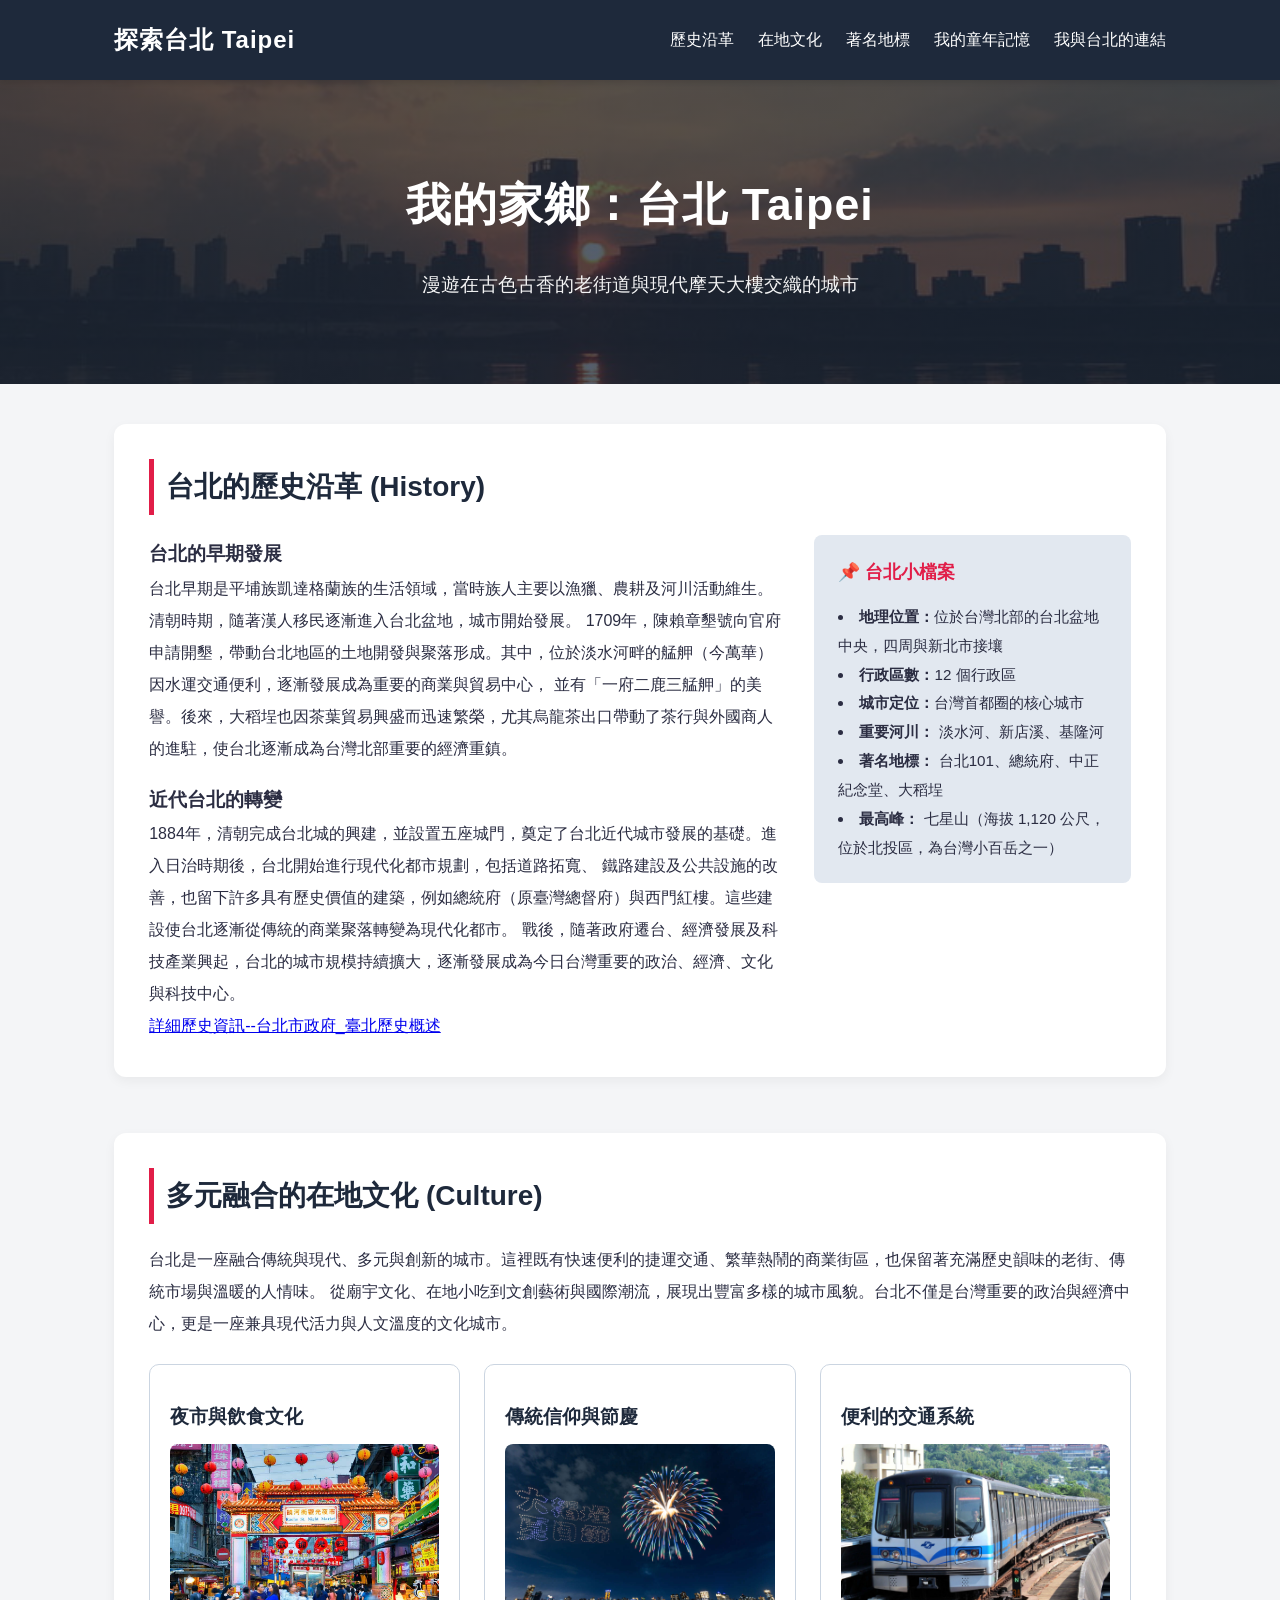
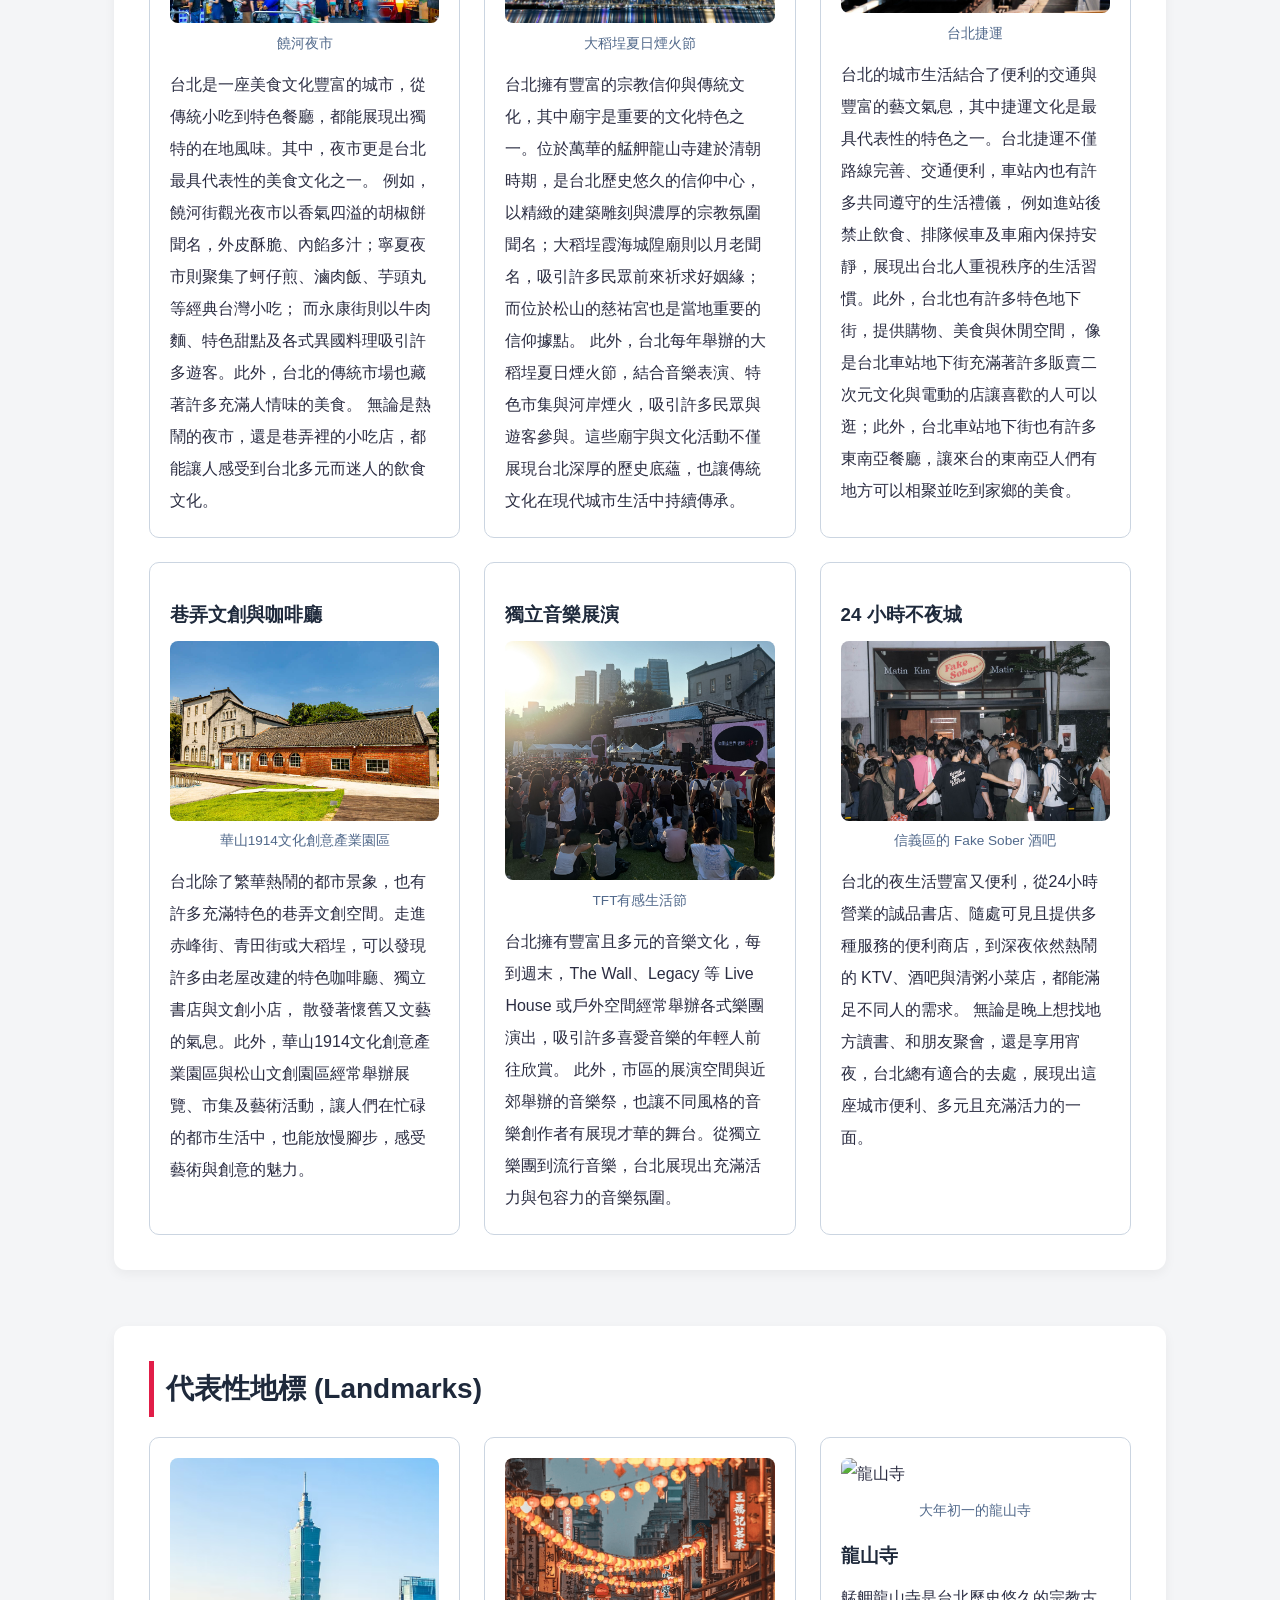
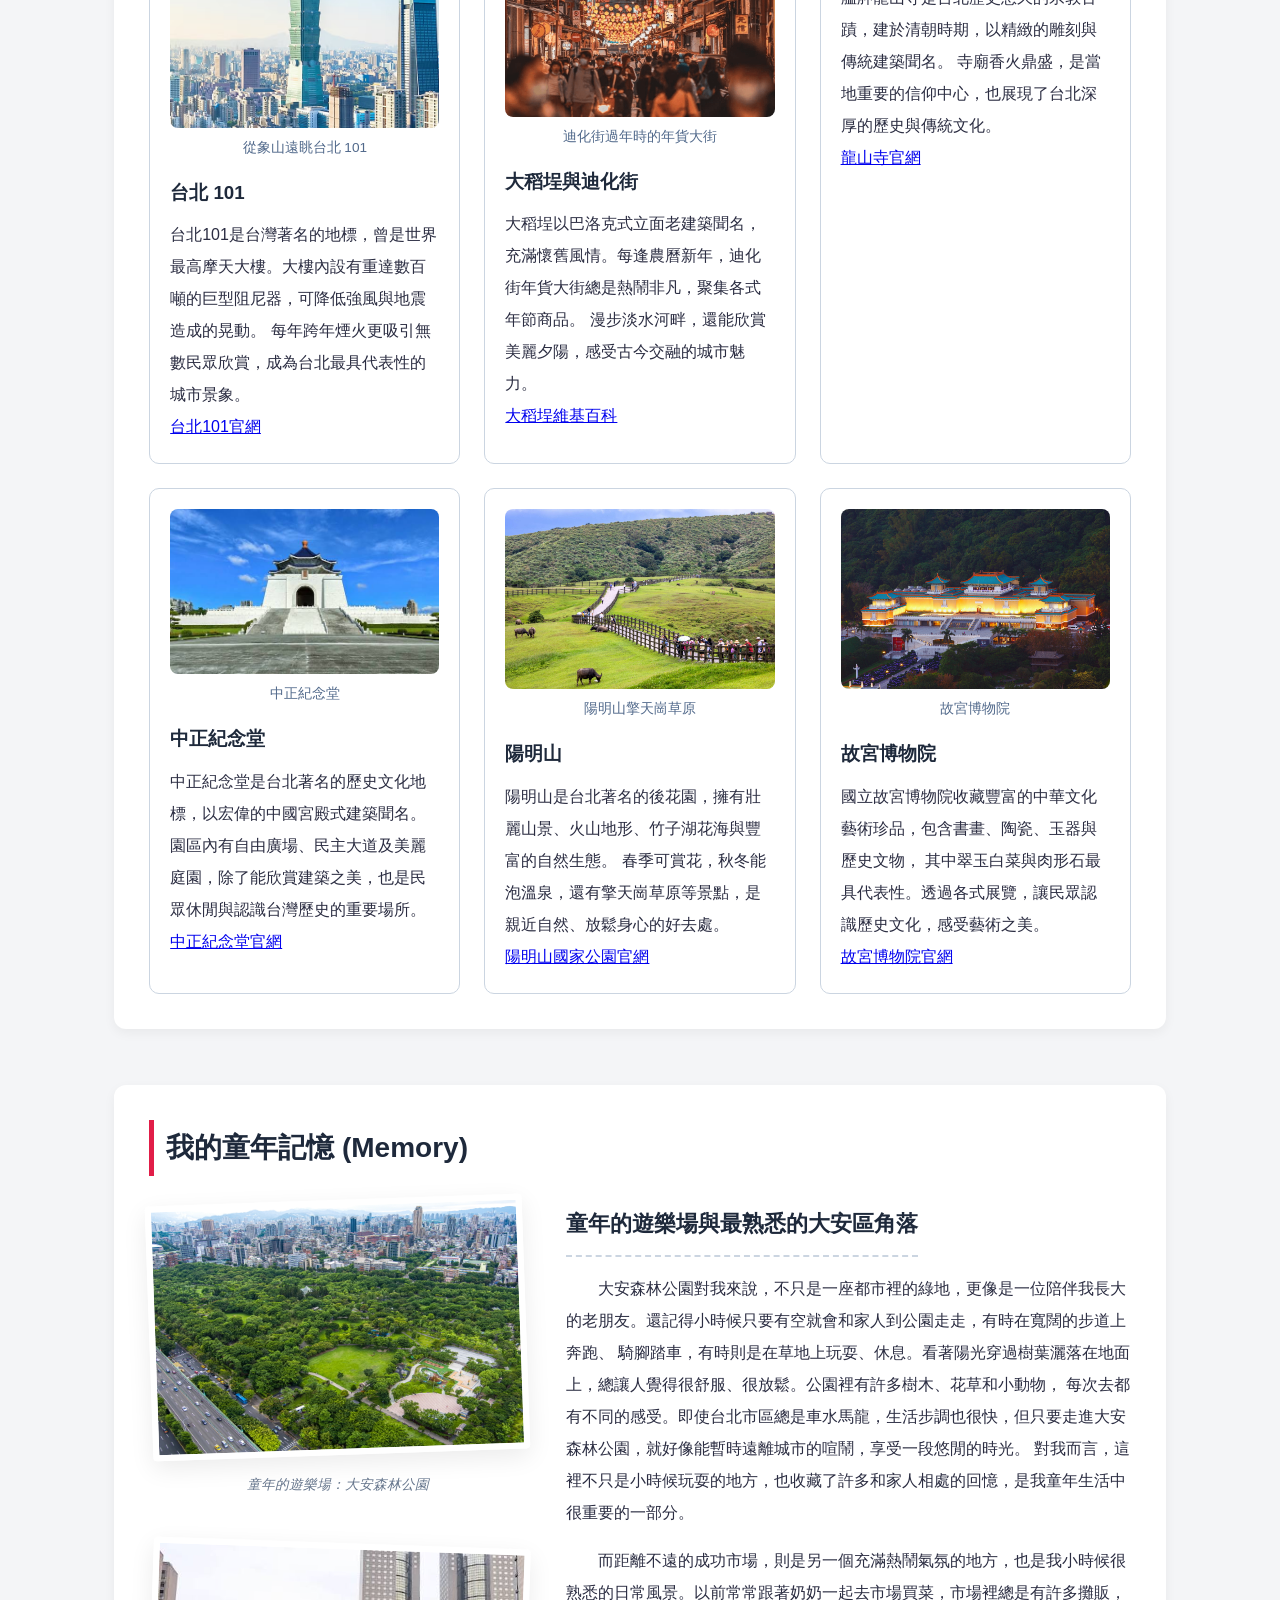
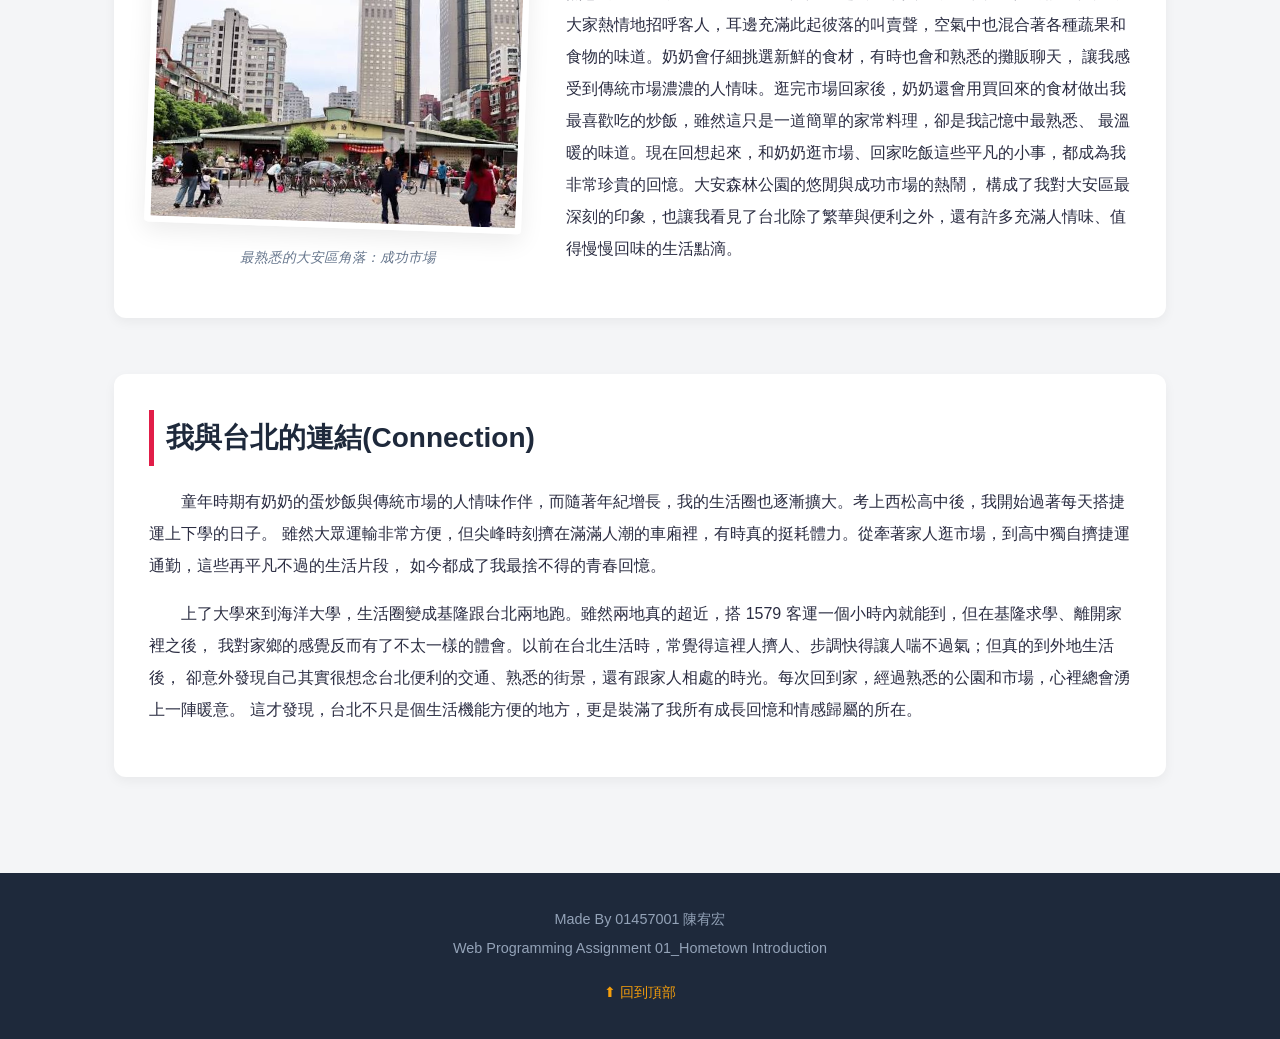
==== index.html @ 25f7f984 "Rename 01457001_Assignment_01.html to index.html" ====
<!DOCTYPE html>
<html>
	<head>
		<meta charset="UTF-8">
		<!-- 讓網頁在電腦與手機螢幕上能正確縮放 -->
		<meta name="viewport" content="width=device-width, initial-scale=1.0">
		<title>台北 Taipei-我的家鄉 | Hometown Introduction_01457001陳宥宏</title>
		<link rel="icon" href="cute.ico" type="image/x-icon" />
		<link rel="stylesheet" href="01457001_hometown.css">
	</head>

	<body>
		<!-- === 頁首與導覽列 === -->
		<header>
			<div class="navbar-container">
				<div class="site-title">探索台北 Taipei</div>
				<nav aria-label="主要導覽列">
					<ul>
						<li><a href="#history">歷史沿革</a></li>
						<li><a href="#culture">在地文化</a></li>
						<li><a href="#landmarks">著名地標</a></li>
						<li><a href="#memories">我的童年記憶</a></li>
						<li><a href="#connection">我與台北的連結</a></li>
					</ul>
				</nav>
			</div>
		</header>

		<!-- === 主視覺banner === -->
		<div class="hero" role="banner">
			<h1>我的家鄉：台北 Taipei</h1>
			<p>漫遊在古色古香的老街道與現代摩天大樓交織的城市</p>
		</div>

		<!-- === <main> === -->
		<main>
			<!-- 歷史沿革 -->
			<section id="history">
				<h2>台北的歷史沿革 (History)</h2>
				<div class="two-column">
					<div>
						<h3>台北的早期發展</h3>
						<p class="text-paragraph">
							台北早期是平埔族凱達格蘭族的生活領域，當時族人主要以漁獵、農耕及河川活動維生。清朝時期，隨著漢人移民逐漸進入台北盆地，城市開始發展。
							1709年，陳賴章墾號向官府申請開墾，帶動台北地區的土地開發與聚落形成。其中，位於淡水河畔的艋舺（今萬華）因水運交通便利，逐漸發展成為重要的商業與貿易中心，
							並有「一府二鹿三艋舺」的美譽。後來，大稻埕也因茶葉貿易興盛而迅速繁榮，尤其烏龍茶出口帶動了茶行與外國商人的進駐，使台北逐漸成為台灣北部重要的經濟重鎮。
						</p>
						<h3>近代台北的轉變</h3>
						<p>
							1884年，清朝完成台北城的興建，並設置五座城門，奠定了台北近代城市發展的基礎。進入日治時期後，台北開始進行現代化都市規劃，包括道路拓寬、
							鐵路建設及公共設施的改善，也留下許多具有歷史價值的建築，例如總統府（原臺灣總督府）與西門紅樓。這些建設使台北逐漸從傳統的商業聚落轉變為現代化都市。
							戰後，隨著政府遷台、經濟發展及科技產業興起，台北的城市規模持續擴大，逐漸發展成為今日台灣重要的政治、經濟、文化與科技中心。
						</p>
						<p><a href="https://www.gov.taipei/cp.aspx?n=14D2637CBC4AAEC2" target="_blank">詳細歷史資訊--台北市政府_臺北歷史概述</a></p>
					</div>

					<!-- 台北補充介紹 -->
					<aside>
						<h3>📌 台北小檔案</h3>
						<ul class="info-list">
							<li><strong>地理位置：</strong>位於台灣北部的台北盆地中央，四周與新北市接壤</li>
							<li><strong>行政區數：</strong>12 個行政區</li>
							<li><strong>城市定位：</strong>台灣首都圈的核心城市</li>
							<li><strong>重要河川：</strong> 淡水河、新店溪、基隆河</li>
							<li><strong>著名地標：</strong> 台北101、總統府、中正紀念堂、大稻埕</li>
							<li><strong>最高峰：</strong> 七星山（海拔 1,120 公尺，位於北投區，為台灣小百岳之一）</li>
						</ul>
					</aside>
				</div>
			</section>

			<!-- 在地文化 -->
			<section id="culture">
				<h2>多元融合的在地文化 (Culture)</h2>
				<p class="section-intro">
					台北是一座融合傳統與現代、多元與創新的城市。這裡既有快速便利的捷運交通、繁華熱鬧的商業街區，也保留著充滿歷史韻味的老街、傳統市場與溫暖的人情味。
					從廟宇文化、在地小吃到文創藝術與國際潮流，展現出豐富多樣的城市風貌。台北不僅是台灣重要的政治與經濟中心，更是一座兼具現代活力與人文溫度的文化城市。
				</p>

				<div class="card-grid">
					<!-- 文化 1 -->
					<article class="card">
						<h3>夜市與飲食文化</h3>
						<!-- 饒河照片 -->
						<figure>
							<img src="nightmarket.jpg" alt="饒河夜市">
							<figcaption>饒河夜市</figcaption>
						</figure>
						<p>
							台北是一座美食文化豐富的城市，從傳統小吃到特色餐廳，都能展現出獨特的在地風味。其中，夜市更是台北最具代表性的美食文化之一。
							例如，饒河街觀光夜市以香氣四溢的胡椒餅聞名，外皮酥脆、內餡多汁；寧夏夜市則聚集了蚵仔煎、滷肉飯、芋頭丸等經典台灣小吃；
							而永康街則以牛肉麵、特色甜點及各式異國料理吸引許多遊客。此外，台北的傳統市場也藏著許多充滿人情味的美食。
							無論是熱鬧的夜市，還是巷弄裡的小吃店，都能讓人感受到台北多元而迷人的飲食文化。
						</p>
					</article>

					<!-- 文化 2 -->
					<article class="card">
						<h3>傳統信仰與節慶</h3>
						<!-- 大稻埕照片 -->
						<figure>
							<img src="firework.jpg" alt="台北101" >
							<figcaption>大稻埕夏日煙火節</figcaption>
						</figure>
						<p>
							台北擁有豐富的宗教信仰與傳統文化，其中廟宇是重要的文化特色之一。位於萬華的艋舺龍山寺建於清朝時期，是台北歷史悠久的信仰中心，
							以精緻的建築雕刻與濃厚的宗教氛圍聞名；大稻埕霞海城隍廟則以月老聞名，吸引許多民眾前來祈求好姻緣；而位於松山的慈祐宮也是當地重要的信仰據點。
							此外，台北每年舉辦的大稻埕夏日煙火節，結合音樂表演、特色市集與河岸煙火，吸引許多民眾與遊客參與。這些廟宇與文化活動不僅展現台北深厚的歷史底蘊，也讓傳統文化在現代城市生活中持續傳承。
						</p>
					</article>

					<!-- 文化 3 -->
					<article class="card">
						<h3>便利的交通系統</h3>
						<!-- 北捷照片 -->
						<figure>
							<img src="metro.jpg" alt="台北101" >
							<figcaption>台北捷運</figcaption>
						</figure>
						<p>
							台北的城市生活結合了便利的交通與豐富的藝文氣息，其中捷運文化是最具代表性的特色之一。台北捷運不僅路線完善、交通便利，車站內也有許多共同遵守的生活禮儀，
							例如進站後禁止飲食、排隊候車及車廂內保持安靜，展現出台北人重視秩序的生活習慣。此外，台北也有許多特色地下街，提供購物、美食與休閒空間，
							像是台北車站地下街充滿著許多販賣二次元文化與電動的店讓喜歡的人可以逛；此外，台北車站地下街也有許多東南亞餐廳，讓來台的東南亞人們有地方可以相聚並吃到家鄉的美食。
						</p>
					</article>

					<!-- 文化 4 -->
					<article class="card">
						<h3>巷弄文創與咖啡廳</h3>
						<!-- 華山照片 -->
						<figure>
							<img src="Huashan.jpg" alt="台北101" >
							<figcaption>華山1914文化創意產業園區</figcaption>
						</figure>
						<p>
							台北除了繁華熱鬧的都市景象，也有許多充滿特色的巷弄文創空間。走進赤峰街、青田街或大稻埕，可以發現許多由老屋改建的特色咖啡廳、獨立書店與文創小店，
							散發著懷舊又文藝的氣息。此外，華山1914文化創意產業園區與松山文創園區經常舉辦展覽、市集及藝術活動，讓人們在忙碌的都市生活中，也能放慢腳步，感受藝術與創意的魅力。
						</p>
					</article>

					<!-- 文化 5 -->
					<article class="card">
						<h3>獨立音樂展演</h3>
						<!-- TFT照片 -->
						<figure>
							<img src="TFT.jpeg" alt="台北101" >
							<figcaption>TFT有感生活節</figcaption>
						</figure>
						<p>
							台北擁有豐富且多元的音樂文化，每到週末，The Wall、Legacy 等 Live House 或戶外空間經常舉辦各式樂團演出，吸引許多喜愛音樂的年輕人前往欣賞。
							此外，市區的展演空間與近郊舉辦的音樂祭，也讓不同風格的音樂創作者有展現才華的舞台。從獨立樂團到流行音樂，台北展現出充滿活力與包容力的音樂氛圍。
						</p>		
					</article>

					<!-- 文化 6 -->
					<article class="card">
						<h3>24 小時不夜城</h3>
						<!-- Sober照片 -->
						<figure>
							<img src="sober.jpg" alt="台北101" >
							<figcaption>信義區的 Fake Sober 酒吧</figcaption>
						</figure>
  						<p>
							台北的夜生活豐富又便利，從24小時營業的誠品書店、隨處可見且提供多種服務的便利商店，到深夜依然熱鬧的 KTV、酒吧與清粥小菜店，都能滿足不同人的需求。
							無論是晚上想找地方讀書、和朋友聚會，還是享用宵夜，台北總有適合的去處，展現出這座城市便利、多元且充滿活力的一面。
						</p>
					</article>
				</div>
			</section>

			<!-- 著名地標 -->
			<section id="landmarks">
				<h2>代表性地標 (Landmarks)</h2>
				<div class="card-grid">

					<!-- 地標 1 -->
					<article class="card">
						<!-- 101照片 -->
						<figure>
							<img src="taipei101.jpg" alt="台北101" >
							<figcaption>從象山遠眺台北 101</figcaption>
						</figure>
						<h3><strong>台北 101</strong></h3>
						<p>
							台北101是台灣著名的地標，曾是世界最高摩天大樓。大樓內設有重達數百噸的巨型阻尼器，可降低強風與地震造成的晃動。
							每年跨年煙火更吸引無數民眾欣賞，成為台北最具代表性的城市景象。
						</p>
						<p><a href="https://www.taipei-101.com.tw/tw/" target="_blank">台北101官網</a></p>
					</article>

					<!-- 地標 2 -->
					<article class="card">
						<!-- 迪化街照片 -->
						<figure>
							<img src="landmark2.png" alt="迪化街">
							<figcaption>迪化街過年時的年貨大街</figcaption>
						</figure>
						<h3><strong>大稻埕與迪化街</strong></h3>
						<p>
							大稻埕以巴洛克式立面老建築聞名，充滿懷舊風情。每逢農曆新年，迪化街年貨大街總是熱鬧非凡，聚集各式年節商品。
							漫步淡水河畔，還能欣賞美麗夕陽，感受古今交融的城市魅力。
						</p>
						<p><a href="https://zh.wikipedia.org/zh-tw/%E5%A4%A7%E7%A8%BB%E5%9F%95" target="_blank">大稻埕維基百科</a></p>
					</article>

					<!-- 地標 3 -->
					 <article class="card">
						<!-- 龍山寺照片 -->
						<figure>
							<img src="temple.JPG" alt="龍山寺">
							<figcaption>大年初一的龍山寺</figcaption>
						</figure>
						<h3><strong>龍山寺</strong></h3>
						<p>
							艋舺龍山寺是台北歷史悠久的宗教古蹟，建於清朝時期，以精緻的雕刻與傳統建築聞名。
							寺廟香火鼎盛，是當地重要的信仰中心，也展現了台北深厚的歷史與傳統文化。
						</p>
						<p><a href="https://www.lungshan.org.tw/tw/" target="_blank">龍山寺官網</a></p>
					</article>

					<!-- 地標 4 -->
					<article class="card">
						<!-- 中正紀念堂照片 -->
						<figure>
							<img src="memoral_hall.jpg" alt="中正紀念堂">
							<figcaption>中正紀念堂</figcaption>
						</figure>
						<h3><strong>中正紀念堂</strong></h3>
						<p>
							中正紀念堂是台北著名的歷史文化地標，以宏偉的中國宮殿式建築聞名。
							園區內有自由廣場、民主大道及美麗庭園，除了能欣賞建築之美，也是民眾休閒與認識台灣歷史的重要場所。
						</p>
						<p><a href="https://www.cksmh.gov.tw/" target="_blank">中正紀念堂官網</a></p>
					</article>

					<!-- 地標 5 -->
					<article class="card">
						<!-- 陽明山照片 -->
						<figure>
							<img src="mountain.jpg" alt="陽明山">
							<figcaption>陽明山擎天崗草原</figcaption>
						</figure>
						<h3><strong>陽明山</strong></h3>
						<p>
							陽明山是台北著名的後花園，擁有壯麗山景、火山地形、竹子湖花海與豐富的自然生態。
							春季可賞花，秋冬能泡溫泉，還有擎天崗草原等景點，是親近自然、放鬆身心的好去處。
						</p>
						<p><a href="https://www.ymsnp.gov.tw/ch" target="_blank">陽明山國家公園官網</a></p>
					</article>

					<!-- 地標 6 -->
					<article class="card">
						<!-- 故宮照片 -->
						<figure>
							<img src="museum.jpg" alt="故宮博物院">
							<figcaption>故宮博物院</figcaption>
						</figure>
						<h3><strong>故宮博物院</strong></h3>
						<p>
							國立故宮博物院收藏豐富的中華文化藝術珍品，包含書畫、陶瓷、玉器與歷史文物，
							其中翠玉白菜與肉形石最具代表性。透過各式展覽，讓民眾認識歷史文化，感受藝術之美。
						</p>
						<p><a href="https://www.npm.gov.tw/" target="_blank">故宮博物院官網</a></p>
					</article>

				</div>
			</section>

			<!-- 我的童年記憶 -->
			<section id="memories">
				<h2>我的童年記憶 (Memory)</h2>
				<div class="memory-container">
					<div class="photo-gallery">
						<!-- 安森照片 -->
						<figure class="memory-photo">
							<img src="DaanPark.jpg" alt="大安森林公園" />
							<figcaption>童年的遊樂場：大安森林公園</figcaption>
						</figure>
						<!-- 成功市場照片 -->
						<figure class="memory-photo photo-right">
							<img src="market.jpg" alt="成功市場" />
							<figcaption>最熟悉的大安區角落：成功市場</figcaption>
						</figure>
					</div>

					<div class="memory-content">
						<h3>童年的遊樂場與最熟悉的大安區角落</h3>
						<p class="text-paragraph">
							　　大安森林公園對我來說，不只是一座都市裡的綠地，更像是一位陪伴我長大的老朋友。還記得小時候只要有空就會和家人到公園走走，有時在寬闊的步道上奔跑、
							騎腳踏車，有時則是在草地上玩耍、休息。看著陽光穿過樹葉灑落在地面上，總讓人覺得很舒服、很放鬆。公園裡有許多樹木、花草和小動物，
							每次去都有不同的感受。即使台北市區總是車水馬龍，生活步調也很快，但只要走進大安森林公園，就好像能暫時遠離城市的喧鬧，享受一段悠閒的時光。
							對我而言，這裡不只是小時候玩耍的地方，也收藏了許多和家人相處的回憶，是我童年生活中很重要的一部分。
						</p>
						<p class="text-paragraph">
							　　而距離不遠的成功市場，則是另一個充滿熱鬧氣氛的地方，也是我小時候很熟悉的日常風景。以前常常跟著奶奶一起去市場買菜，市場裡總是有許多攤販，
							大家熱情地招呼客人，耳邊充滿此起彼落的叫賣聲，空氣中也混合著各種蔬果和食物的味道。奶奶會仔細挑選新鮮的食材，有時也會和熟悉的攤販聊天，
							讓我感受到傳統市場濃濃的人情味。逛完市場回家後，奶奶還會用買回來的食材做出我最喜歡吃的炒飯，雖然這只是一道簡單的家常料理，卻是我記憶中最熟悉、
							最溫暖的味道。現在回想起來，和奶奶逛市場、回家吃飯這些平凡的小事，都成為我非常珍貴的回憶。大安森林公園的悠閒與成功市場的熱鬧，
							構成了我對大安區最深刻的印象，也讓我看見了台北除了繁華與便利之外，還有許多充滿人情味、值得慢慢回味的生活點滴。
						</p>
					</div>
					
				</div>
			</section>

			<!-- 我與台北的連結 -->
			<section id="connection">
				<h2>我與台北的連結(Connection)</h2>
				<article>
					<p class="text-paragraph">
						　　童年時期有奶奶的蛋炒飯與傳統市場的人情味作伴，而隨著年紀增長，我的生活圈也逐漸擴大。考上西松高中後，我開始過著每天搭捷運上下學的日子。
						雖然大眾運輸非常方便，但尖峰時刻擠在滿滿人潮的車廂裡，有時真的挺耗體力。從牽著家人逛市場，到高中獨自擠捷運通勤，這些再平凡不過的生活片段，
						如今都成了我最捨不得的青春回憶。
					</p>
					<p class="text-paragraph">
						　　上了大學來到海洋大學，生活圈變成基隆跟台北兩地跑。雖然兩地真的超近，搭 1579 客運一個小時內就能到，但在基隆求學、離開家裡之後，
						我對家鄉的感覺反而有了不太一樣的體會。以前在台北生活時，常覺得這裡人擠人、步調快得讓人喘不過氣；但真的到外地生活後，
						卻意外發現自己其實很想念台北便利的交通、熟悉的街景，還有跟家人相處的時光。每次回到家，經過熟悉的公園和市場，心裡總會湧上一陣暖意。
						這才發現，台北不只是個生活機能方便的地方，更是裝滿了我所有成長回憶和情感歸屬的所在。
					</p>
				</article>
			</section>
		</main>

		<!-- === 頁尾 === -->
		<footer>
			<p>Made By 01457001 陳宥宏</p>
			<p>Web Programming Assignment 01_Hometown Introduction</p>
			<p class="back-to-top"><a href="#">⬆ 回到頂部</a></p>
		</footer>

	</body>
</html>


<!-- 
	Summary of AI interaction if any:
			我在做 Assignment 01 的過程中曾向 AI 問一些 CSS style 和 UX 相關的問題，像是導覽列固定於頂部的 sticky 設計、點擊目錄網頁會平滑捲動到該目錄的位置、
			連結 hover 變色效果、滑鼠游標移到照片上時相片會轉正並稍微放大，以及卡片微浮起動畫等語法，此外，在做響應式排版時也有遇到一些格式上的問題，
			像是一些東西會超出版面，我有向AI求助，最後我也有問 AI 我的網頁還有哪裡可以美化。其餘網頁結構與台北介紹之內容都是我自己親自查找資料並整理與編寫。
-->
---- 01457001_hometown.css ----
* {
    box-sizing: border-box;
    margin: 0;
    padding: 0;
}

html {
    /** 點擊導覽列的目錄時平滑捲動到該目錄的位置 **/
    scroll-behavior: smooth;
}

body {
    font-family: "Noto Sans TC", "PingFang TC", "Microsoft JhengHei", sans-serif;
    line-height: 2;
    color: #2b2d42;
    background-color: #f4f5f7;
}

img {
    max-width: 100%;
    height: auto;
    display: block;
    border-radius: 8px;
}

/*=== 頁首與導覽列 <header> & <nav> ===*/
header {
    background-color: #1e293b;
    color: #ffffff;
    position: sticky;   /** 向下滾動長表格時讓導覽列保持在最上方 **/
    top: 0;
    z-index: 100;
    box-shadow: 0 2px 8px rgba(0, 0, 0, 0.15);
}

.navbar-container {
    max-width: 1100px;
    margin: 0 auto;
    padding: 1rem 1.5rem;
    display: flex;
    justify-content: space-between;
    align-items: center;
}

.site-title {
    font-size: 1.5rem;
    font-weight: 700;
    letter-spacing: 1px;
}

nav ul {
    list-style: none;
    display: flex;
    gap: 1.5rem;
}

nav a {
    color: #ffffff;
    text-decoration: none;
    font-weight: 500;
    transition: color 0.2s ease;
}

/** 當游標 hover 在某個導覽連結上時顯示橘色 **/
nav a:hover {
    color: #f5740b;
}

/*=== 主視覺 banner ===*/
.hero {
    background: linear-gradient(rgba(30, 41, 59, 0.75), rgba(30, 41, 59, 0.75)), url('taipei_view.jpg') center/cover no-repeat;
    color: #ffffff;
    text-align: center;
    padding: 5rem 1.5rem;
}

.hero h1 {
    font-size: 2.8rem;
    margin-bottom: 1rem;
    letter-spacing: 1px;
}

.hero p {
    font-size: 1.2rem;
    max-width: 680px;
    margin: 0 auto;
    opacity: 0.95;
}

/*=== <main> & <section> ===*/
main {
    max-width: 1100px;
    margin: 0 auto;
    padding: 2.5rem 1.5rem;
}

section {
    margin-bottom: 3.5rem;
    background: #ffffff;
    padding: 2.2rem;
    border-radius: 12px;
    box-shadow: 0 4px 12px rgba(0, 0, 0, 0.05);
}

section h2 {
    color: #1e293b;
    font-size: 1.75rem;
    margin-bottom: 1.25rem;
    border-left: 5px solid #e11d48;
    padding-left: 0.75rem;
}

.text-paragraph {
    margin-bottom: 1rem;
}

.section-intro {
    margin-bottom: 1.5rem;
}

/*=== 歷史沿革雙欄排版 ===*/
.two-column {
    display: grid;
    grid-template-columns: 2fr 1fr;
    gap: 2rem;
    align-items: start;
}

aside {
    background-color: #e2e8f0;
    padding: 1.25rem 1.5rem;
    border-radius: 8px;
    font-size: 0.95rem;
}

aside h3 {
    color: #e11d48;
    margin-bottom: 0.75rem;
}

.info-list {
    list-style-position: inside;
    line-height: 1.9;
}

/*=== 在地文化 & 著名地標：卡片網格排版 ===*/
.card-grid {
    display: grid;
    grid-template-columns: repeat(3, 1fr);
    gap: 1.5rem;
}

article.card {
    border: 1px solid #cbd5e1;
    border-radius: 10px;
    padding: 1.25rem;
    background-color: #ffffff;
    transition: transform 0.2s ease, box-shadow 0.2s ease;
}

/** 滑鼠游標移過卡片時的微浮起效果 **/
article.card:hover {
    transform: translateY(-5px);
    box-shadow: 0 8px 20px rgba(0, 0, 0, 0.1);
}

article.card h3 {
    margin: 0.8rem 0 0.5rem;
    color: #1e293b;
}

figure {
    margin-bottom: 0.75rem;
}

figcaption {
    font-size: 0.85rem;
    color: #51698b;
    text-align: center;
    margin-top: 0.4rem;
}

/*=== 童年記憶 ===*/
.memory-container {
    display: grid;
    grid-template-columns: 1fr 1.5fr; 
    gap: 2.5rem;
    align-items: center; 
    margin-top: 1.5rem;
}

.photo-gallery {
    display: flex;
    flex-direction: column;
    gap: 2rem;
}

.memory-photo img {
    width: 100%;
    border-radius: 4px;
    border: 6px solid #ffffff; 
    box-shadow: 0 8px 24px rgba(0, 0, 0, 0.08); 
    transform: rotate(-2deg); /* 第一張照片向左微傾斜 */
    transition: transform 0.3s ease;
}

.photo-right img {
    transform: rotate(2deg);
}

/** 滑鼠游標移到照片上時，相片會轉正並稍微放大 **/
.memory-photo img:hover {
    transform: rotate(0deg) scale(1.03);
    position: relative;
    z-index: 10;
}

.memory-photo figcaption {
    font-size: 0.85rem;
    color: #64748b;
    text-align: center;
    margin-top: 1rem;
    font-style: italic; 
}

.memory-content h3 {
    color: #1e293b;
    font-size: 1.4rem;
    margin-bottom: 1rem;
    border-bottom: 2px dashed #cbd5e1; 
    padding-bottom: 0.5rem;
    display: inline-block;
}

/*=== 頁尾 <footer> ===*/
footer {
    background-color: #1e293b;
    color: #94a3b8;
    text-align: center;
    padding: 2rem 1.5rem;
    font-size: 0.9rem;
}

.back-to-top {
    margin-top: 1rem;
}

footer a {
    color: #f59e0b;
    text-decoration: none;
}

footer a:hover {
    text-decoration: underline;
}

/*=== 平板 Responsive Design ===*/
@media (max-width: 992px) {
    .card-grid {
        grid-template-columns: repeat(2, 1fr);
    }
}

/*=== 手機 Responsive Design ===*/
@media (max-width: 768px) {
    .navbar-container {
        flex-direction: column;
        gap: 0.75rem;
    }

    nav ul {
        flex-wrap: wrap;
        justify-content: center;
        gap: 1rem;
    }

    .hero {
        padding: 3.5rem 1.25rem;
    }

    .hero h1 {
        font-size: 2rem;
    }

    .hero p {
        font-size: 1rem;
    }

    .two-column,
    .card-grid,
    .memory-container {
        grid-template-columns: 1fr;
    }

    section {
        padding: 1.5rem;
    }
}
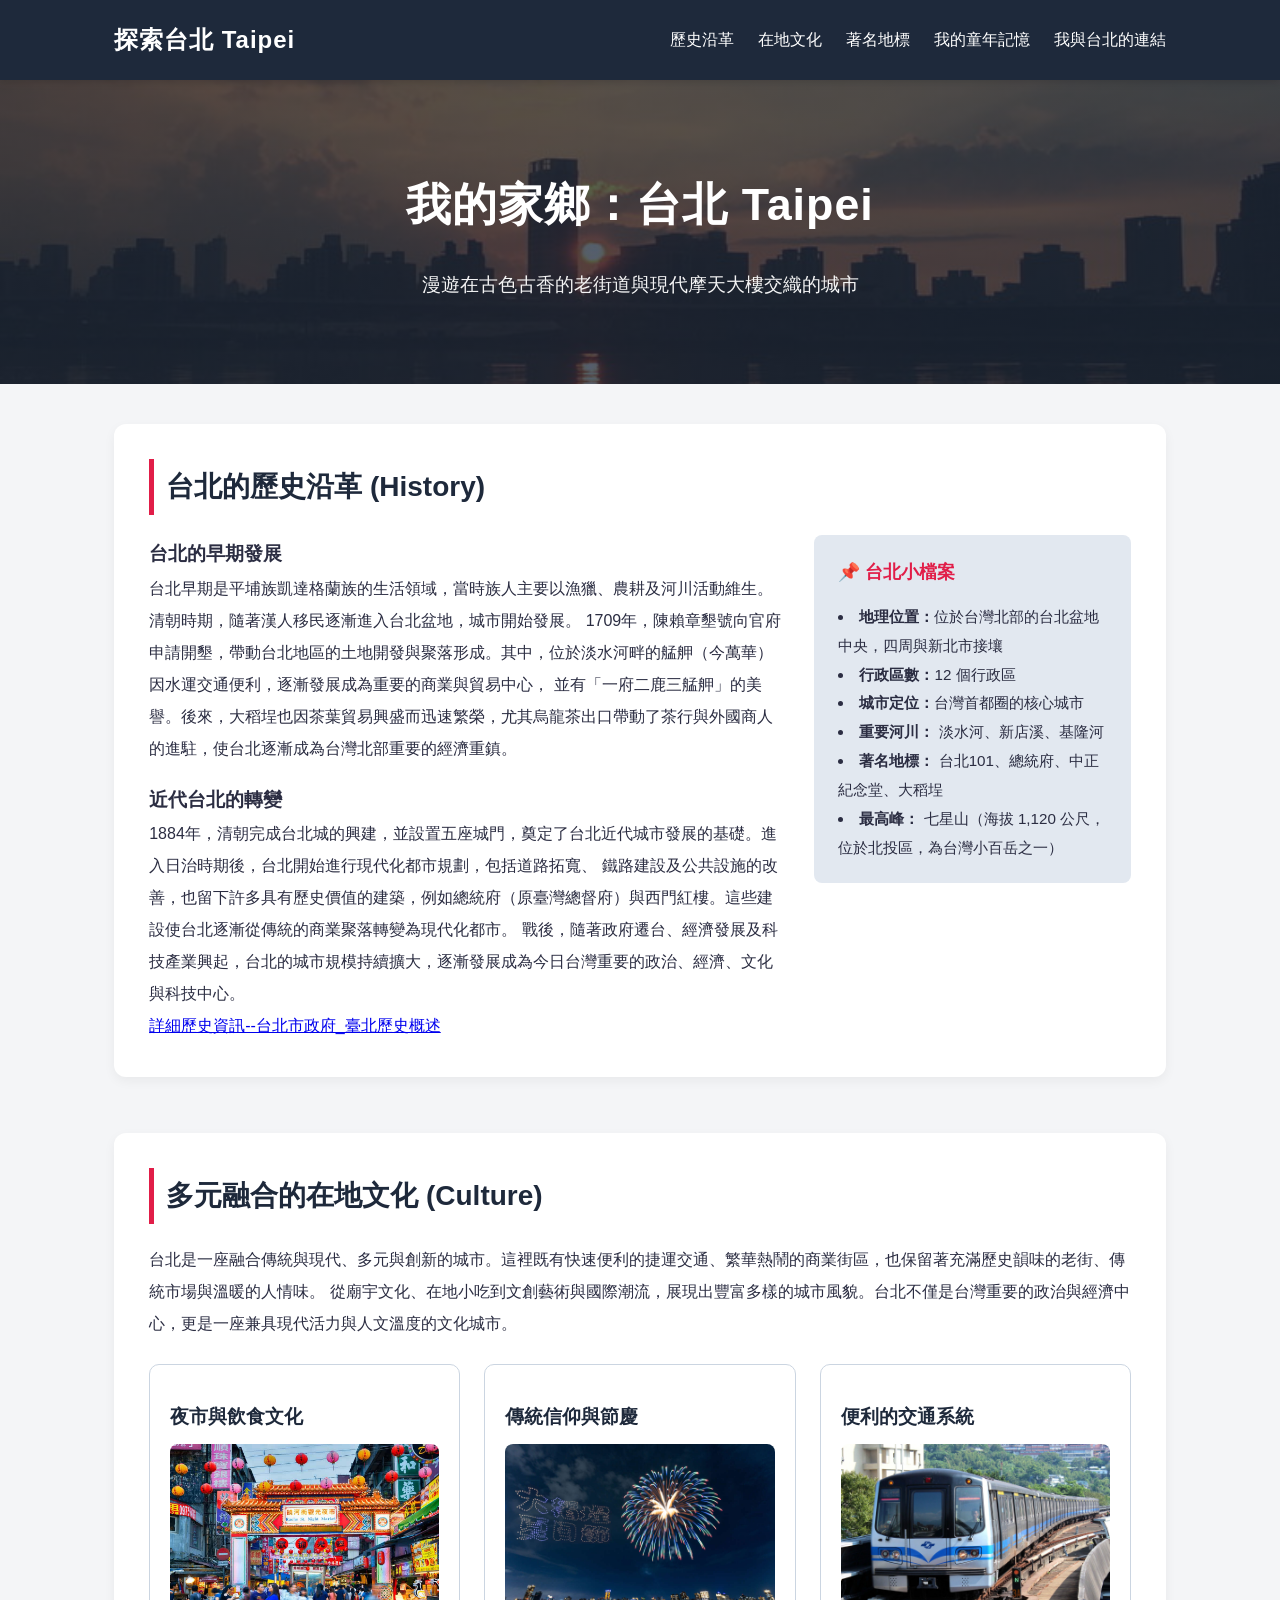
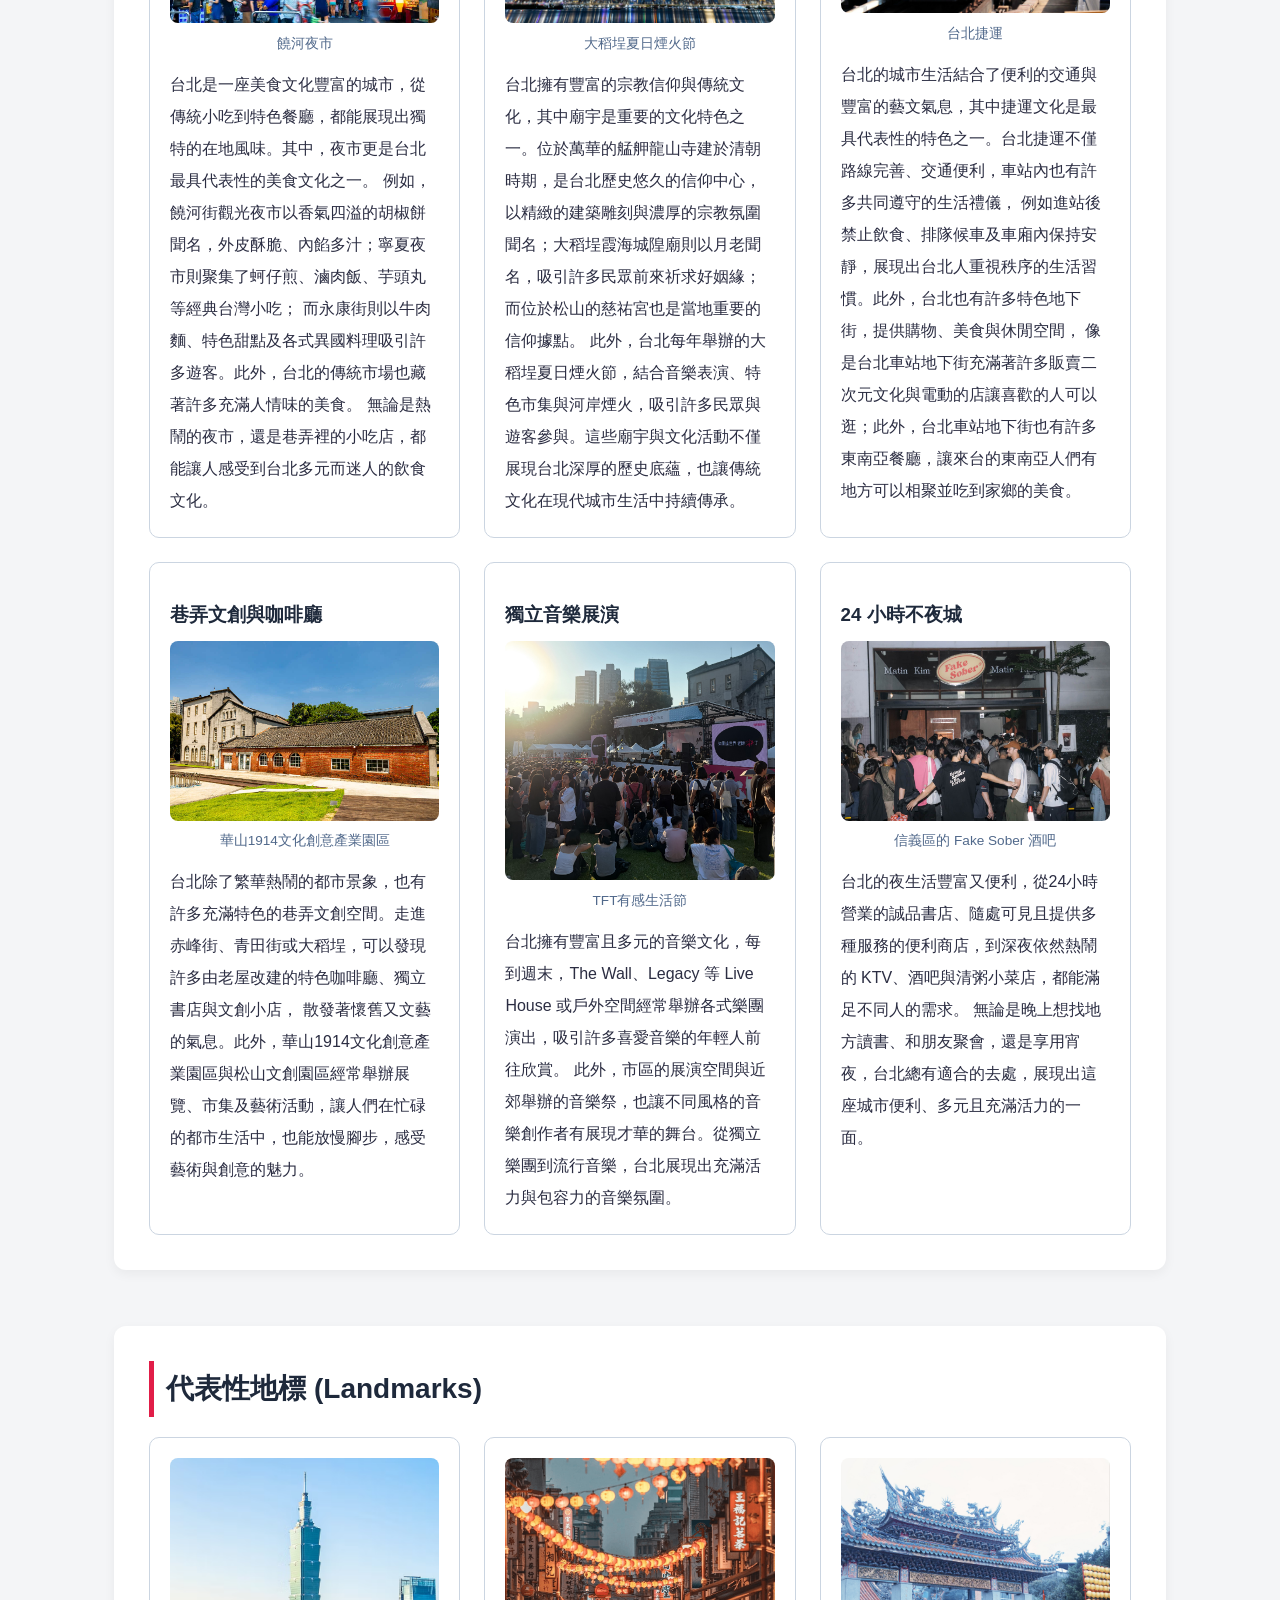
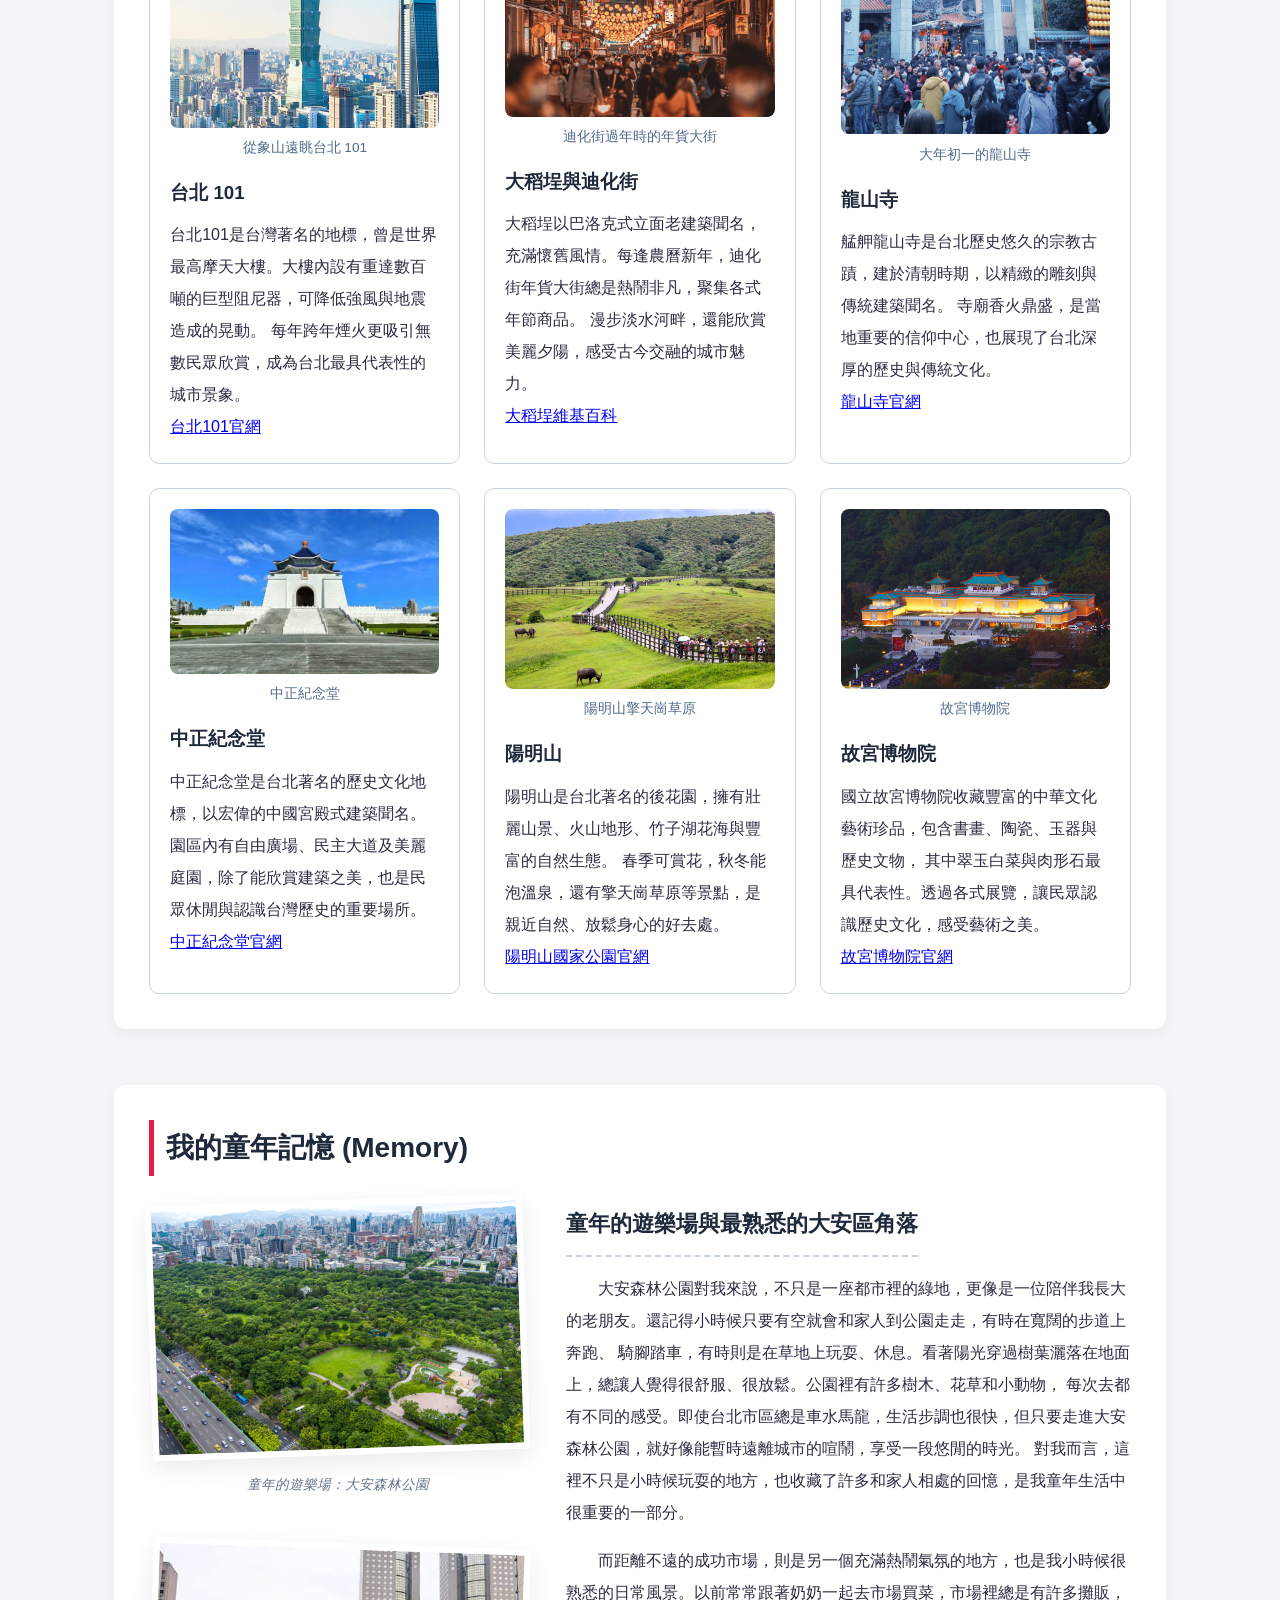
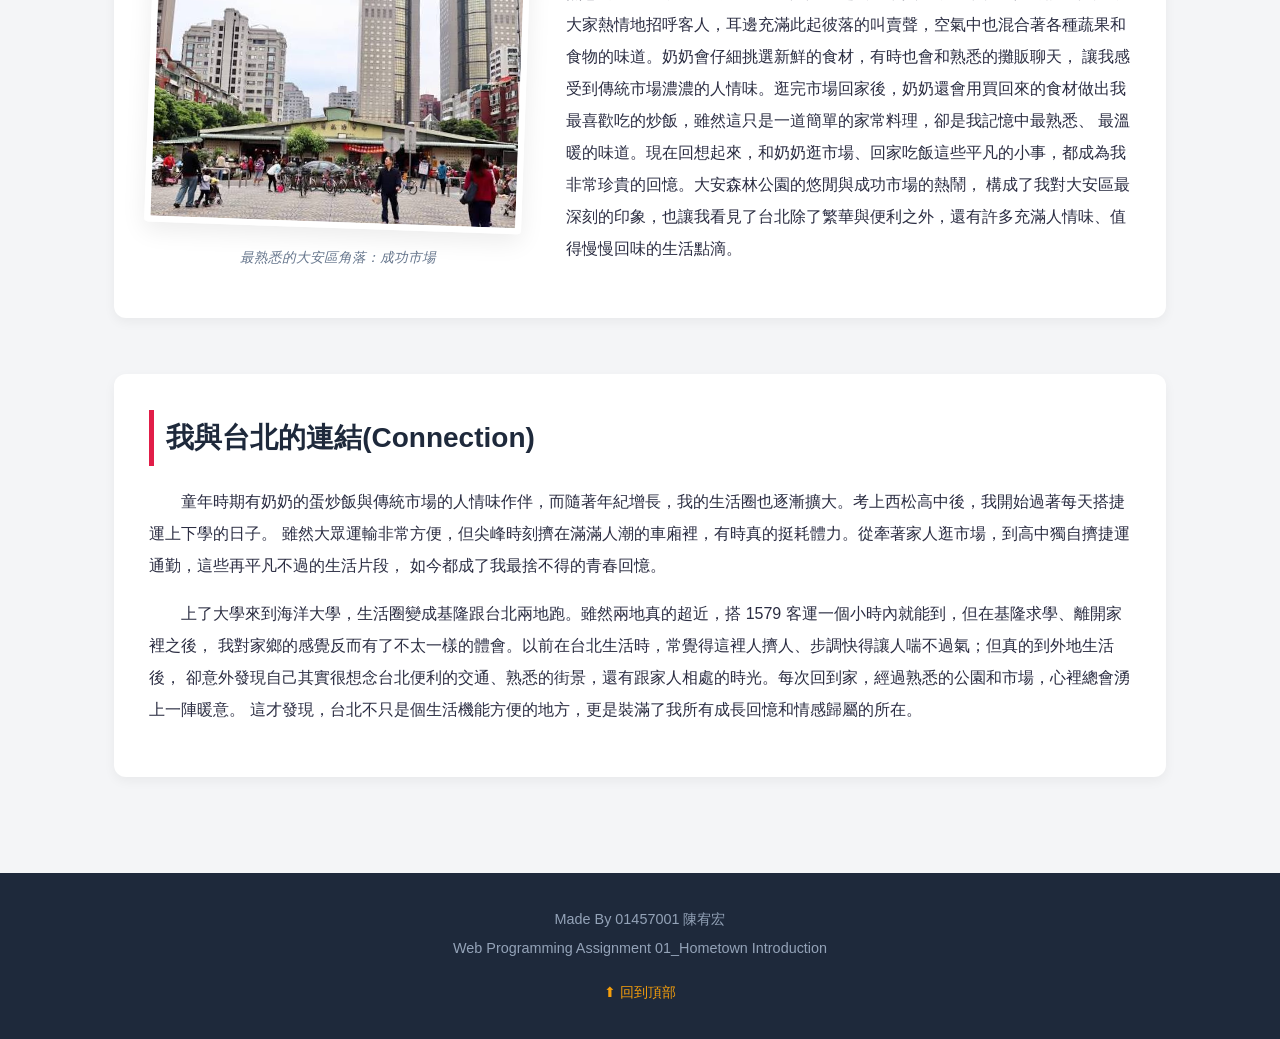
==== commit 85641548: "Update index.html" ====
--- a/index.html
+++ b/index.html
@@ -207,7 +207,7 @@
 					 <article class="card">
 						<!-- 龍山寺照片 -->
 						<figure>
-							<img src="temple.JPG" alt="龍山寺">
+							<img src="temple.jpg" alt="龍山寺">
 							<figcaption>大年初一的龍山寺</figcaption>
 						</figure>
 						<h3><strong>龍山寺</strong></h3>
